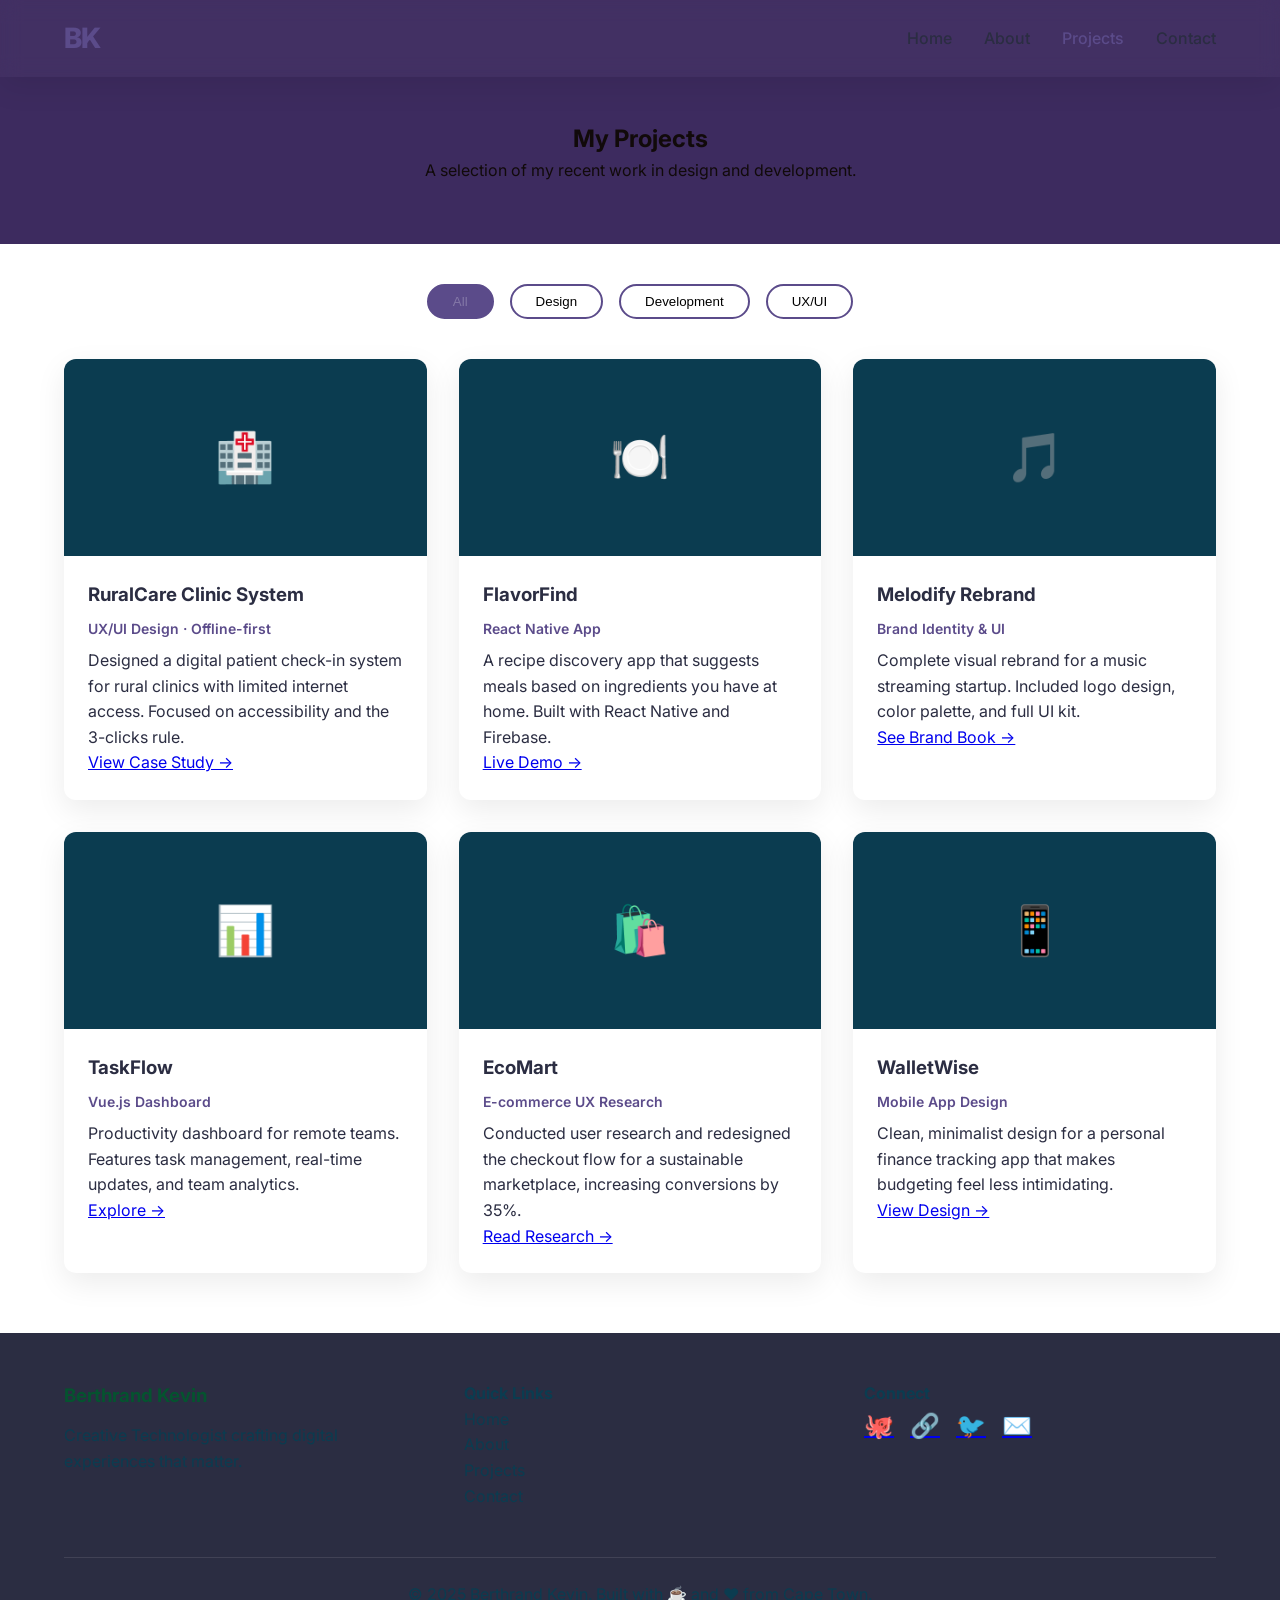
==== project.html @ da22c668 "Initial commit - portfolio website" ====
<!DOCTYPE html>
<html lang="en">
<head>
    <meta charset="UTF-8">
    <meta name="viewport" content="width=device-width, initial-scale=1.0">
    <title>Projects | Berthrand Kevin</title>
    <link rel="stylesheet" href="css/style.css">
    <link href="https://fonts.googleapis.com/css2?family=Inter:opsz,wght@14..32,300;14..32,400;14..32,500;14..32,600;14..32,700&display=swap" rel="stylesheet">
</head>
<body>
    <nav class="navbar">
        <div class="nav-container">
            <div class="logo"><a href="index.html">BK</a></div>
            <ul class="nav-menu">
                <li><a href="index.html">Home</a></li>
                <li><a href="about.html">About</a></li>
                <li><a href="projects.html" class="active">Projects</a></li>
                <li><a href="contact.html">Contact</a></li>
            </ul>
            <div class="hamburger"><span></span><span></span><span></span></div>
        </div>
    </nav>

    <main>
        <section class="page-header">
            <div class="container">
                <h1>My Projects</h1>
                <p>A selection of my recent work in design and development.</p>
            </div>
        </section>

        <section class="projects-grid-section">
            <div class="container">
                <div class="projects-filter">
                    <button class="filter-btn active" data-filter="all">All</button>
                    <button class="filter-btn" data-filter="design">Design</button>
                    <button class="filter-btn" data-filter="dev">Development</button>
                    <button class="filter-btn" data-filter="ux">UX/UI</button>
                </div>
                <div class="projects-grid">
                    <div class="project-card" data-category="ux">
                        <div class="project-image"><div class="img-placeholder">🏥</div></div>
                        <div class="project-info">
                            <h3>RuralCare Clinic System</h3>
                            <p class="project-cat">UX/UI Design · Offline-first</p>
                            <p>Designed a digital patient check-in system for rural clinics with limited internet access. Focused on accessibility and the 3-clicks rule.</p>
                            <a href="#" class="project-link">View Case Study →</a>
                        </div>
                    </div>
                    <div class="project-card" data-category="dev">
                        <div class="project-image"><div class="img-placeholder">🍽️</div></div>
                        <div class="project-info">
                            <h3>FlavorFind</h3>
                            <p class="project-cat">React Native App</p>
                            <p>A recipe discovery app that suggests meals based on ingredients you have at home. Built with React Native and Firebase.</p>
                            <a href="#" class="project-link">Live Demo →</a>
                        </div>
                    </div>
                    <div class="project-card" data-category="design">
                        <div class="project-image"><div class="img-placeholder">🎵</div></div>
                        <div class="project-info">
                            <h3>Melodify Rebrand</h3>
                            <p class="project-cat">Brand Identity & UI</p>
                            <p>Complete visual rebrand for a music streaming startup. Included logo design, color palette, and full UI kit.</p>
                            <a href="#" class="project-link">See Brand Book →</a>
                        </div>
                    </div>
                    <div class="project-card" data-category="dev">
                        <div class="project-image"><div class="img-placeholder">📊</div></div>
                        <div class="project-info">
                            <h3>TaskFlow</h3>
                            <p class="project-cat">Vue.js Dashboard</p>
                            <p>Productivity dashboard for remote teams. Features task management, real-time updates, and team analytics.</p>
                            <a href="#" class="project-link">Explore →</a>
                        </div>
                    </div>
                    <div class="project-card" data-category="ux">
                        <div class="project-image"><div class="img-placeholder">🛍️</div></div>
                        <div class="project-info">
                            <h3>EcoMart</h3>
                            <p class="project-cat">E-commerce UX Research</p>
                            <p>Conducted user research and redesigned the checkout flow for a sustainable marketplace, increasing conversions by 35%.</p>
                            <a href="#" class="project-link">Read Research →</a>
                        </div>
                    </div>
                    <div class="project-card" data-category="design">
                        <div class="project-image"><div class="img-placeholder">📱</div></div>
                        <div class="project-info">
                            <h3>WalletWise</h3>
                            <p class="project-cat">Mobile App Design</p>
                            <p>Clean, minimalist design for a personal finance tracking app that makes budgeting feel less intimidating.</p>
                            <a href="#" class="project-link">View Design →</a>
                        </div>
                    </div>
                </div>
            </div>
        </section>
    </main>

    <footer class="footer">
        <div class="container">
            <div class="footer-content">
                <div class="footer-info"><h3>Berthrand Kevin</h3><p>Creative Technologist crafting digital experiences that matter.</p></div>
                <div class="footer-links"><h4>Quick Links</h4><ul><li><a href="index.html">Home</a></li><li><a href="about.html">About</a></li><li><a href="projects.html">Projects</a></li><li><a href="contact.html">Contact</a></li></ul></div>
                <div class="footer-social"><h4>Connect</h4><div class="social-icons"><a href="#">🐙</a><a href="#">🔗</a><a href="#">🐦</a><a href="#">✉️</a></div></div>
            </div>
            <div class="footer-bottom"><p>&copy; 2025 Berthrand Kevin. Built with ☕ and ❤️ from Cape Town.</p></div>
        </div>
    </footer>
    <script src="js/main.js"></script>
</body>
</html>
---- css/style.css ----
* {
    margin: 0;
    padding: 0;
    box-sizing: border-box;
}

:root {
    --primary: #5B4B8A;
    --primary-dark: #3D2B5F;
    --primary-light: #8B7CB8;
    --secondary: #FF7E6B;
    --accent: #ffd1660a;
    --dark: #2B2D42;
    --gray-dark: #4A4E69;
    --gray: #8D99AE;
    --gray-light: #0b3c50;
    --brown: #ffffff63;
    --shadow: 0 10px 30px rgba(0,0,0,0.08);
    --shadow-hover: 0 20px 40px rgba(0,0,0,0.12);
    --radius: 12px;
    --radius-lg: 24px;
}

body {
    font-family: 'Inter', sans-serif;
    color: var(--dark);
    line-height: 1.6;
    background: var(--white);
}

.container {
    max-width: 1200px;
    margin: 0 auto;
    padding: 0 24px;
}

/* Navigation */
.navbar {
    position: fixed;
    top: 0;
    width: 100%;
    background: rgba(255, 255, 255, 0.027);
    backdrop-filter: blur(10px);
    box-shadow: var(--shadow);
    z-index: 1000;
    padding: 16px 0;
}

.nav-container {
    max-width: 1200px;
    margin: 0 auto;
    padding: 0 24px;
    display: flex;
    justify-content: space-between;
    align-items: center;
}

.logo a {
    font-size: 28px;
    font-weight: 800;
    color: var(--primary);
    text-decoration: none;
    letter-spacing: -1px;
}

.nav-menu {
    display: flex;
    gap: 32px;
    list-style: none;
}

.nav-menu a {
    text-decoration: none;
    color: var(--dark);
    font-weight: 500;
    transition: color 0.3s;
}

.nav-menu a:hover,
.nav-menu a.active {
    color: var(--primary);
}

.hamburger {
    display: none;
    flex-direction: column;
    cursor: pointer;
}

.hamburger span {
    width: 25px;
    height: 3px;
    background: var(--dark);
    margin: 3px 0;
    transition: 0.3s;
}

/* Hero Section */
.hero {
    padding: 140px 0 80px;
    background: linear-gradient(135deg, #160d29 0%, #200b0b 100%);
}

.hero-content {
    max-width: 1200px;
    margin: 0 auto;
    padding: 0 24px;
    display: grid;
    grid-template-columns: 1fr 1fr;
    gap: 48px;
    align-items: center;
}

.greeting {
    font-size: 16px;
    font-weight: 500;
    color: var(--primary);
    text-transform: uppercase;
    letter-spacing: 2px;
}

.hero h1 {
    font-size: 56px;
    font-weight: 800;
    margin: 16px 0 8px;
    background: linear-gradient(135deg, var(--primary) 0%, var(--secondary) 100%);
    -webkit-background-clip: text;
    -webkit-text-fill-color: transparent;
}

.tagline {
    font-size: 20px;
    color: var(--gray-dark);
    margin-bottom: 16px;
}

.hero-description {
    color: var(--gray);
    margin-bottom: 32px;
}

.hero-buttons {
    display: flex;
    gap: 16px;
}

.btn-primary, .btn-secondary {
    padding: 12px 28px;
    border-radius: 40px;
    text-decoration: none;
    font-weight: 600;
    transition: all 0.3s;
}

.btn-primary {
    background: var(--primary);
    color: rgba(255, 255, 255, 0.281);
}

.btn-primary:hover {
    background: var(--primary-dark);
    transform: translateY(-2px);
}

.btn-secondary {
    border: 2px solid var(--primary);
    color: var(--primary);
}

.btn-secondary:hover {
    background: var(--primary-light);
    color: rgba(255, 255, 255, 0.479);
}

.image-placeholder {
    background: linear-gradient(135deg, var(--primary-light) 0%, var(--secondary) 100%);
    border-radius: var(--radius-lg);
    padding: 60px;
    text-align: center;
    color: rgba(255, 255, 255, 0.192);
}

/* Likes Section */
.likes-section {
    padding: 80px 0;
    background: var(--gray-light);
}

.section-title {
    font-size: 36px;
    font-weight: 700;
    text-align: center;
    margin-bottom: 48px;
    color: var(--dark);
}

.likes-grid {
    display: grid;
    grid-template-columns: repeat(auto-fit, minmax(300px, 1fr));
    gap: 32px;
}

.like-card {
    background: var(--white);
    padding: 32px;
    border-radius: var(--radius);
    box-shadow: var(--shadow);
    transition: transform 0.3s;
    text-align: center;
}

.like-card:hover {
    transform: translateY(-8px);
    box-shadow: var(--shadow-hover);
}

.like-icon {
    font-size: 48px;
    margin-bottom: 16px;
}

.like-card h3 {
    margin-bottom: 12px;
    color: var(--primary);
}

/* Location Section */
.location-section {
    padding: 80px 0;
    background: var(--white);
}

.location-content {
    display: grid;
    grid-template-columns: 1fr 1fr;
    gap: 48px;
    align-items: center;
}

.location-badge {
    background: var(--primary-light);
    padding: 6px 14px;
    border-radius: 30px;
    font-size: 14px;
    color: rgba(255, 255, 255, 0.274);
    display: inline-block;
    margin-bottom: 16px;
}

.location-info h2 {
    font-size: 36px;
    margin-bottom: 20px;
}

.location-details {
    margin-top: 32px;
}

.detail-item {
    display: flex;
    align-items: center;
    gap: 12px;
    margin-bottom: 16px;
}

.map-placeholder {
    background: var(--gray-light);
    border-radius: var(--radius-lg);
    padding: 80px;
    text-align: center;
    border: 2px dashed var(--primary-light);
}

/* Quote Section */
.quote-section {
    padding: 60px 0;
    background: var(--primary-dark);
}

.quote-card {
    text-align: center;
    color: rgba(255, 255, 255, 0);
}

.quote-text {
    font-size: 28px;
    font-style: italic;
    margin-bottom: 16px;
}

/* Footer */
.footer {
    background: var(--dark);
    color: var(--gray-light);
    padding: 48px 0 24px;
}

.footer-content {
    display: grid;
    grid-template-columns: repeat(auto-fit, minmax(250px, 1fr));
    gap: 48px;
    margin-bottom: 48px;
}

.footer-info h3 {
    color: rgb(5, 83, 47);
    margin-bottom: 12px;
}

.footer-links ul {
    list-style: none;
}

.footer-links a {
    color: var(--gray-light);
    text-decoration: none;
}

.social-icons {
    display: flex;
    gap: 16px;
    font-size: 24px;
}

.footer-bottom {
    text-align: center;
    padding-top: 24px;
    border-top: 1px solid rgba(255,255,255,0.1);
}

/* About Page */
.page-header {
    background: var(--primary-dark);
    color: rgb(17, 10, 10);
    padding: 120px 0 60px;
    text-align: center;
}

.about-grid {
    display: grid;
    grid-template-columns: 1fr 1fr;
    gap: 48px;
    padding: 60px 0;
}

.likes-list {
    display: grid;
    grid-template-columns: repeat(auto-fit, minmax(200px, 1fr));
    gap: 16px;
    margin: 32px 0;
}

.like-item {
    background: var(--gray-light);
    padding: 16px;
    border-radius: var(--radius);
    text-align: center;
}

.skills-grid {
    display: grid;
    grid-template-columns: repeat(auto-fit, minmax(250px, 1fr));
    gap: 32px;
    margin: 40px 0;
}

.skill-category {
    background: var(--gray-light);
    padding: 24px;
    border-radius: var(--radius);
}

.skill-category ul {
    list-style: none;
    margin-top: 16px;
}

.skill-category li {
    padding: 8px 0;
    border-bottom: 1px solid var(--gray);
}

/* Projects Page */
.projects-filter {
    display: flex;
    justify-content: center;
    gap: 16px;
    margin: 40px 0;
    flex-wrap: wrap;
}

.filter-btn {
    padding: 8px 24px;
    border: 2px solid var(--primary);
    background: transparent;
    border-radius: 40px;
    cursor: pointer;
    transition: all 0.3s;
}

.filter-btn.active,
.filter-btn:hover {
    background: var(--primary);
    color: rgba(255, 255, 255, 0.247);
}

.projects-grid {
    display: grid;
    grid-template-columns: repeat(auto-fit, minmax(350px, 1fr));
    gap: 32px;
    margin-bottom: 60px;
}

.project-card {
    background: var(--white);
    border-radius: var(--radius);
    overflow: hidden;
    box-shadow: var(--shadow);
    transition: transform 0.3s;
}

.project-card:hover {
    transform: translateY(-5px);
}

.project-image .img-placeholder {
    background: var(--gray-light);
    padding: 60px;
    text-align: center;
    font-size: 48px;
}

.project-info {
    padding: 24px;
}

.project-cat {
    color: var(--primary);
    font-size: 14px;
    font-weight: 600;
    margin: 8px 0;
}

/* Contact Page */
.contact-grid {
    display: grid;
    grid-template-columns: 1fr 1.5fr;
    gap: 48px;
    padding: 60px 0;
}

.contact-info-card,
.contact-form-card {
    background: var(--white);
    padding: 32px;
    border-radius: var(--radius);
    box-shadow: var(--shadow);
}

.contact-item {
    display: flex;
    gap: 16px;
    margin: 24px 0;
}

.contact-icon {
    font-size: 24px;
}

.form-group {
    margin-bottom: 20px;
}

.form-group label {
    display: block;
    margin-bottom: 8px;
    font-weight: 500;
}

.form-group input,
.form-group select,
.form-group textarea {
    width: 100%;
    padding: 12px;
    border: 1px solid var(--gray);
    border-radius: 8px;
    font-family: inherit;
}

.form-status {
    margin-top: 16px;
    color: var(--primary);
}

.availability {
    padding: 40px 0 80px;
}

.availability-card {
    background: linear-gradient(135deg, var(--primary-light) 0%, var(--secondary) 100%);
    padding: 40px;
    border-radius: var(--radius-lg);
    text-align: center;
    color: rgb(6, 51, 150);
}

.availability-badge {
    display: inline-block;
    background: rgba(255,255,255,0.2);
    padding: 8px 24px;
    border-radius: 40px;
    margin-top: 20px;
}

/* Responsive */
@media (max-width: 768px) {
    .hamburger {
        display: flex;
    }
    
    .nav-menu {
        position: fixed;
        left: -100%;
        top: 70px;
        flex-direction: column;
        background: rgb(10, 3, 3);
        width: 100%;
        text-align: center;
        transition: 0.3s;
        padding: 32px 0;
        box-shadow: var(--shadow);
    }
    
    .nav-menu.active {
        left: 0;
    }
    
    .hero-content,
    .location-content,
    .about-grid,
    .contact-grid {
        grid-template-columns: 1fr;
    }
    
    .hero h1 {
        font-size: 40px;
    }
    
    .section-title {
        font-size: 28px;
    }
}
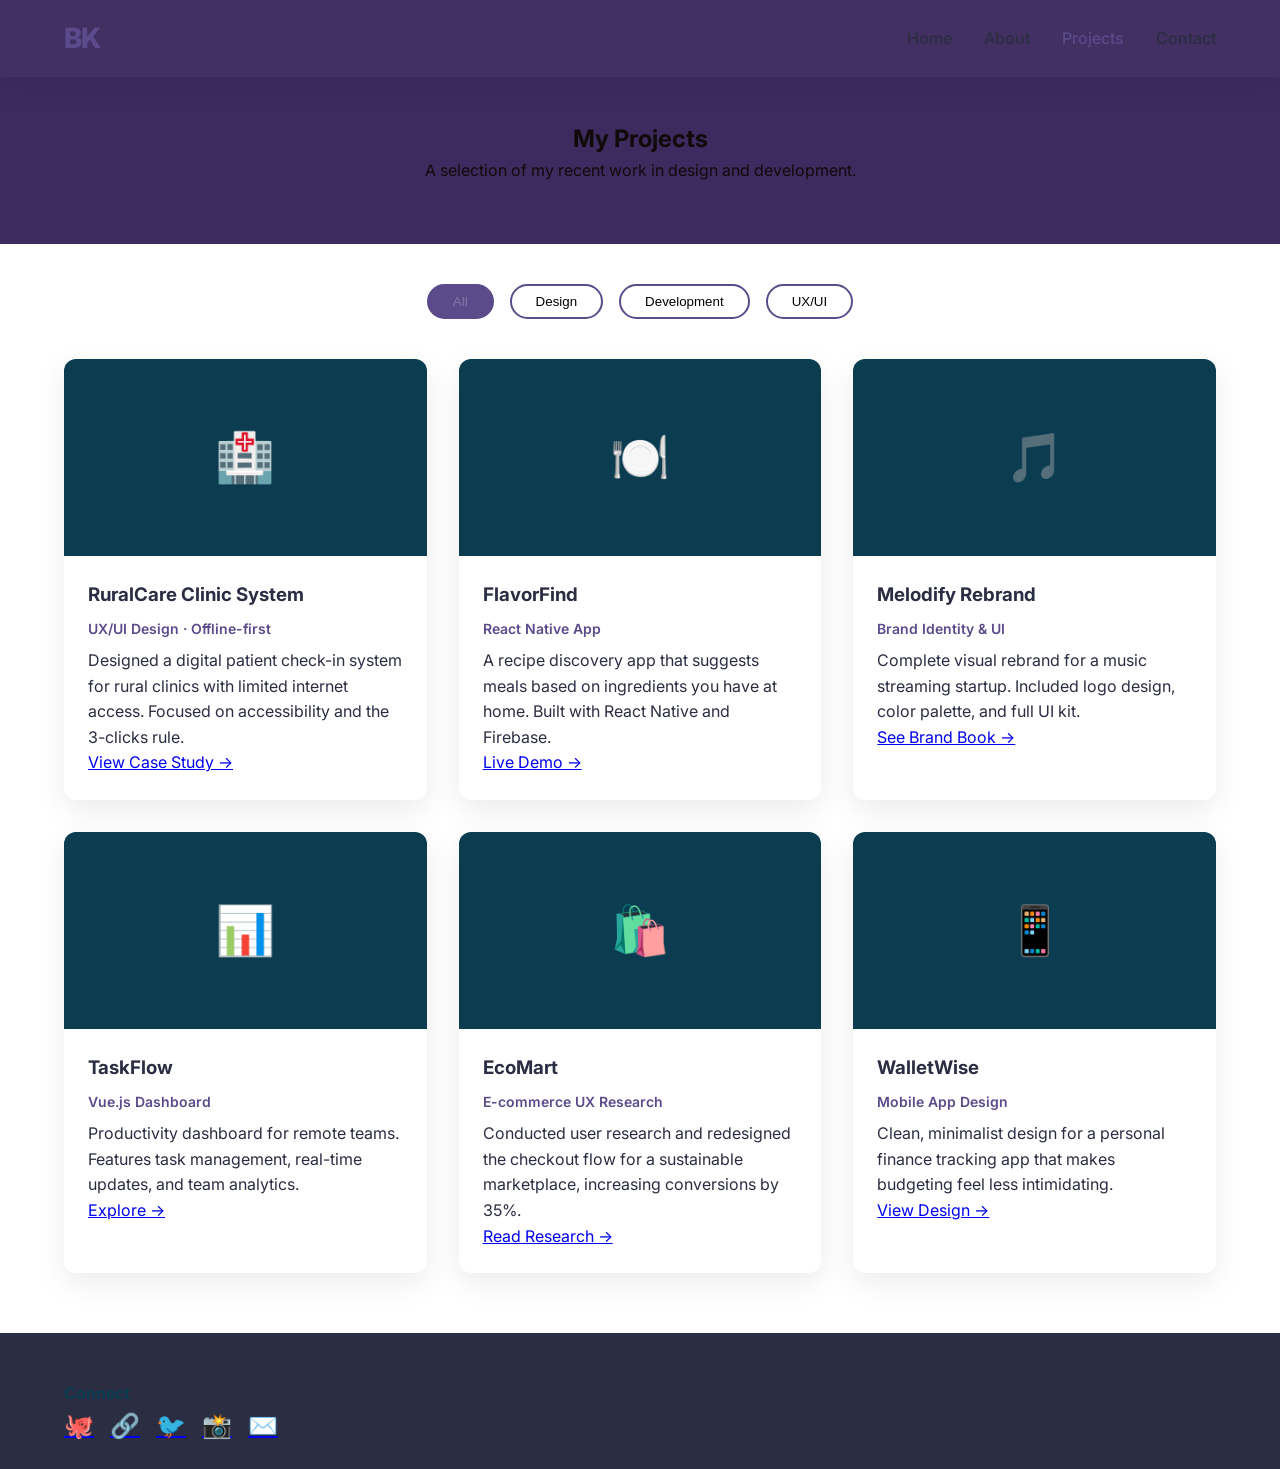
==== commit b4892e3c: "Update project.html" ====
--- a/project.html
+++ b/project.html
@@ -99,14 +99,15 @@
 
     <footer class="footer">
         <div class="container">
-            <div class="footer-content">
-                <div class="footer-info"><h3>Berthrand Kevin</h3><p>Creative Technologist crafting digital experiences that matter.</p></div>
-                <div class="footer-links"><h4>Quick Links</h4><ul><li><a href="index.html">Home</a></li><li><a href="about.html">About</a></li><li><a href="projects.html">Projects</a></li><li><a href="contact.html">Contact</a></li></ul></div>
-                <div class="footer-social"><h4>Connect</h4><div class="social-icons"><a href="#">🐙</a><a href="#">🔗</a><a href="#">🐦</a><a href="#">✉️</a></div></div>
-            </div>
-            <div class="footer-bottom"><p>&copy; 2025 Berthrand Kevin. Built with ☕ and ❤️ from Cape Town.</p></div>
-        </div>
+                             <h4>Connect</h4>
+                  <div class="social-icons">
+    <a href="https://github.com/kevinjunior1" target="_blank" rel="noopener noreferrer" aria-label="GitHub">🐙</a>
+    <a href="https://linkedin.com/in/berthrand-kevin" target="_blank" rel="noopener noreferrer" aria-label="LinkedIn">🔗</a>
+    <a href="https://twitter.com/berthrand" target="_blank" rel="noopener noreferrer" aria-label="Twitter">🐦</a>
+    <a href="https://instagram.com/kevin_berthrand" target="_blank" rel="noopener noreferrer" aria-label="Instagram">📸</a>
+    <a href="mailto:juniorkevinp61@gmail.com" target="_blank" rel="noopener noreferrer" aria-label="Email">✉️</a>
+</div>
     </footer>
     <script src="js/main.js"></script>
 </body>
-</html>+</html>
